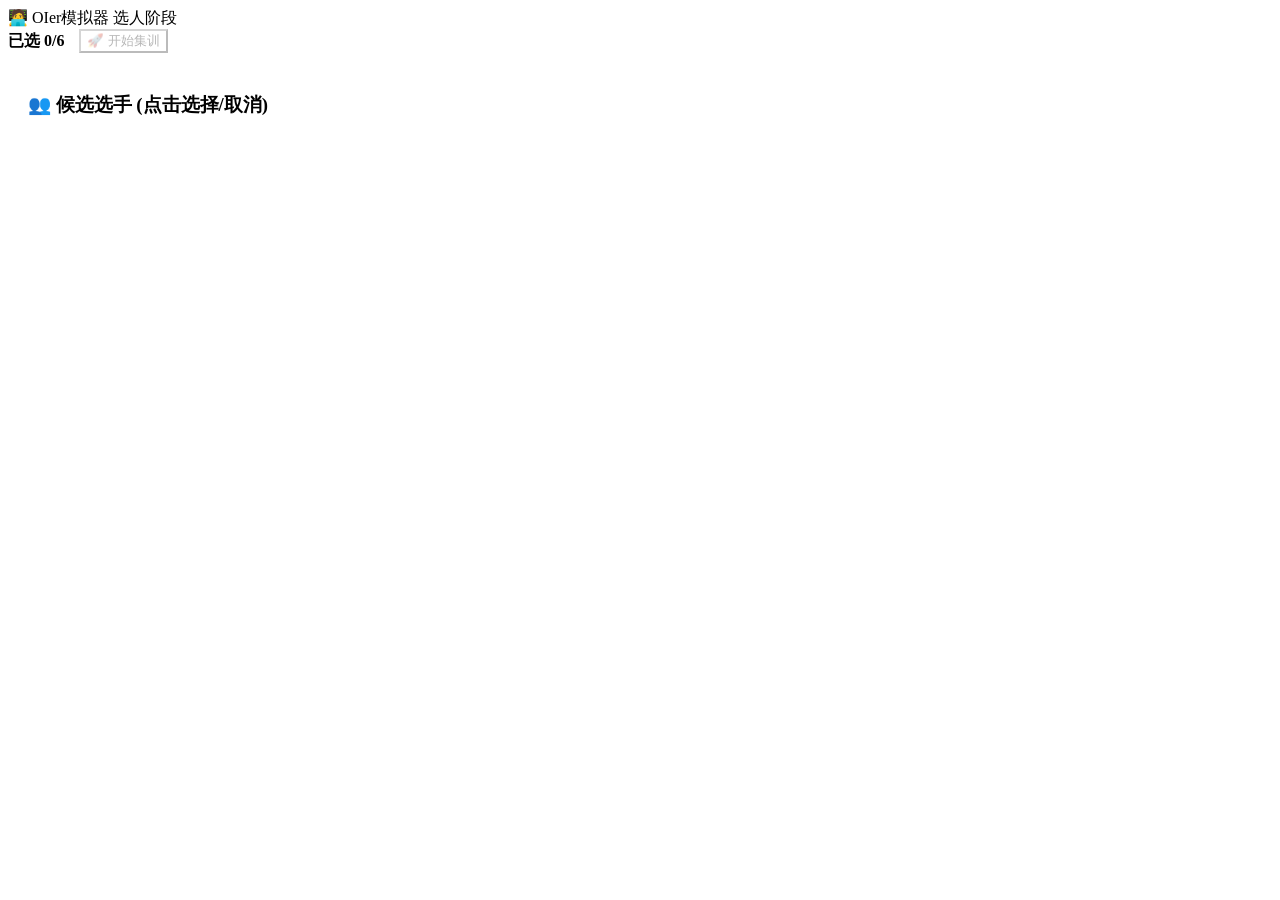
==== select.html @ 78974dbf "选人页面" ====
<!DOCTYPE html>
<html lang="zh-CN" data-theme="light">
<head>
    <meta charset="UTF-8">
    <meta name="viewport" content="width=device-width, initial-scale=1.0">
    <title>OIer模拟器 · 选人</title>
    <link rel="stylesheet" href="style.css">
    <style>
        .selected-card { background: var(--tag-pos-bg); border-color: var(--btn-success) !important; }
        .candidate-grid { display: grid; grid-template-columns: repeat(auto-fill, minmax(280px,1fr)); gap: 12px; padding: 10px 0; }
        .candidate-grid .stu-card { cursor: pointer; transition: transform 0.15s; }
        .candidate-grid .stu-card:hover { transform: scale(1.02); }
        .header-actions { display: flex; align-items: center; gap: 15px; flex-wrap: wrap; }
        .header-actions .count { font-weight: bold; color: var(--btn-accent); }
    </style>
</head>
<body>
    <div id="app-wrapper">
        <header>
            <div class="header-left">
                <span class="title">🧑‍💻 OIer模拟器</span>
                <span class="diff-badge">选人阶段</span>
            </div>
            <div class="stat-group header-actions">
                <span class="count" id="selected-count">已选 0/6</span>
                <button id="btn-start-game" class="chart-toggle-btn" style="background:var(--btn-success);" disabled>🚀 开始集训</button>
            </div>
        </header>

        <div class="app-body" style="grid-template-columns:1fr; padding:20px;">
            <div class="main-view" style="border:none; box-shadow:none; padding:0;">
                <div class="view-header">
                    <h3>👥 候选选手 (点击选择/取消)</h3>
                </div>
                <div class="candidate-grid" id="candidate-grid"></div>
            </div>
        </div>
    </div>

    <script src="config.js"></script>
    <script src="player.js"></script>
    <script>
        let candidates = [];
        let selected = [];

        function generateCandidates() {
            const names = ['Tourist', 'jiangly', 'Petr', 'Elegia', 'mnbvmar', 'ecnerwala',
                           'Um_nik', 'Benq', 'neal', 'scott_wu', 'apiad', 'Endagorion'];
            candidates = names.map(name => createPlayer(name));
            // 打乱
            for (let i = candidates.length - 1; i > 0; i--) {
                const j = Math.floor(Math.random() * (i + 1));
                [candidates[i], candidates[j]] = [candidates[j], candidates[i]];
            }
            renderCandidates();
        }

        function renderCandidates() {
            const grid = document.getElementById('candidate-grid');
            grid.innerHTML = candidates.map((p, idx) => {
                const isSelected = selected.includes(idx);
                const totalOI = Object.values(p.oi).reduce((a,b)=>a+b,0);
                const totalCulture = Object.values(p.culture).reduce((a,b)=>a+b,0);
                const total = totalOI + totalCulture;
                return `
                    <div class="stu-card ${isSelected ? 'selected-card' : ''}" onclick="toggleSelect(${idx})">
                        <div class="stu-header">
                            <span class="stu-name">${p.name}</span>
                            <span class="stu-label">综合 ${Math.round(total)}</span>
                        </div>
                        <div class="tag-pool">
                            ${p.talents.map(t => `<span class="tag tag-pos" title="${t.d}">${t.n}</span>`).join('')}
                        </div>
                        <div style="font-size:.7em; color:var(--text-muted); margin:4px 0;">
                            <b>文化</b> ${Object.values(p.culture).join('·')}
                        </div>
                        <div style="font-size:.7em; color:var(--text-muted); margin:4px 0;">
                            <b>OI</b> DS${p.oi.ds}·NT${p.oi.nt}·图${p.oi.graph}·串${p.oi.str}·DP${p.oi.dp}
                        </div>
                        <div style="font-size:.7em; color:var(--text-muted);">
                            思维${p.thinking} · 代码${p.coding} · 顽皮${Math.round(p.naughty*100)}%
                        </div>
                        <div style="display:flex; gap:10px; margin-top:6px; font-size:.65em;">
                            <span>❤️ ${Math.round(p.mood)}</span>
                            <span>😰 ${Math.round(p.stress)}</span>
                            <span>文效 ${Math.round(p.effArts*100)}%</span>
                            <span>理效 ${Math.round(p.effSci*100)}%</span>
                        </div>
                        ${isSelected ? '<div style="color:var(--btn-success);font-weight:bold;margin-top:4px;">✅ 已选</div>' : ''}
                    </div>
                `;
            }).join('');
            document.getElementById('selected-count').textContent = `已选 ${selected.length}/6`;
            document.getElementById('btn-start-game').disabled = selected.length !== 6;
        }

        function toggleSelect(idx) {
            const pos = selected.indexOf(idx);
            if (pos >= 0) {
                selected.splice(pos, 1);
            } else if (selected.length < 6) {
                selected.push(idx);
            } else {
                alert('最多选择6人');
                return;
            }
            renderCandidates();
        }

        document.getElementById('btn-start-game').addEventListener('click', function() {
            if (selected.length !== 6) return;
            const chosen = selected.map(idx => candidates[idx]);
            localStorage.setItem('oi_players', JSON.stringify(chosen));
            window.location.href = 'main.html';
        });

        window.onload = generateCandidates;
    </script>
</body>
</html>
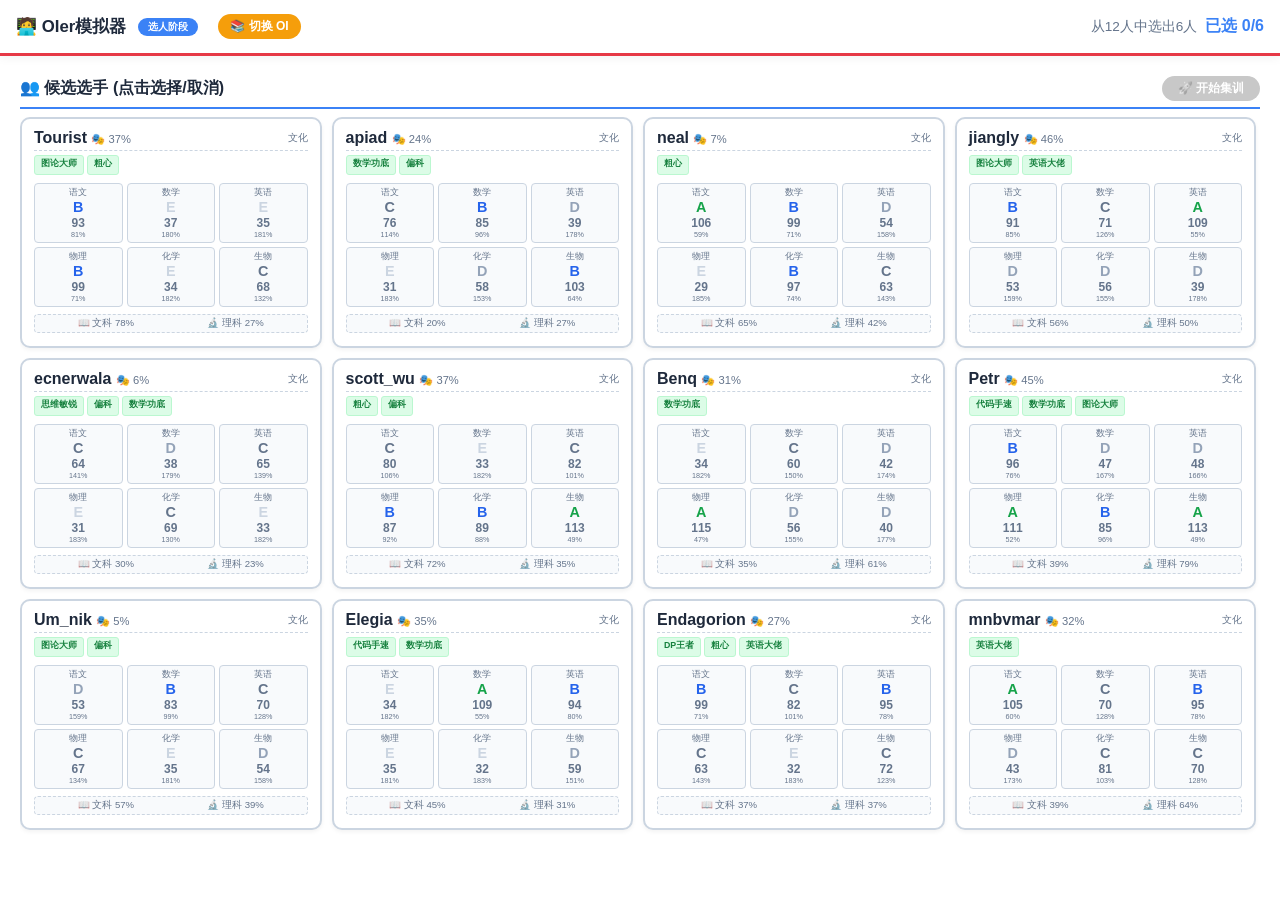
==== commit ecfb328a: "Update select.html" ====
--- a/select.html
+++ b/select.html
@@ -5,14 +5,6 @@
     <meta name="viewport" content="width=device-width, initial-scale=1.0">
     <title>OIer模拟器 · 选人</title>
     <link rel="stylesheet" href="style.css">
-    <style>
-        .selected-card { background: var(--tag-pos-bg); border-color: var(--btn-success) !important; }
-        .candidate-grid { display: grid; grid-template-columns: repeat(auto-fill, minmax(280px,1fr)); gap: 12px; padding: 10px 0; }
-        .candidate-grid .stu-card { cursor: pointer; transition: transform 0.15s; }
-        .candidate-grid .stu-card:hover { transform: scale(1.02); }
-        .header-actions { display: flex; align-items: center; gap: 15px; flex-wrap: wrap; }
-        .header-actions .count { font-weight: bold; color: var(--btn-accent); }
-    </style>
 </head>
 <body>
     <div id="app-wrapper">
@@ -20,10 +12,11 @@
             <div class="header-left">
                 <span class="title">🧑‍💻 OIer模拟器</span>
                 <span class="diff-badge">选人阶段</span>
+                <button class="help-btn" onclick="toggleMode()" id="mode-toggle-btn">📚 切换 OI</button>
             </div>
-            <div class="stat-group header-actions">
-                <span class="count" id="selected-count">已选 0/6</span>
-                <button id="btn-start-game" class="chart-toggle-btn" style="background:var(--btn-success);" disabled>🚀 开始集训</button>
+            <div class="stat-group">
+                <span style="font-size:.85em; color:var(--text-muted);">从12人中选出6人</span>
+                <span id="selected-count" style="font-weight:bold; color:var(--btn-accent);">已选 0/6</span>
             </div>
         </header>
 
@@ -31,8 +24,9 @@
             <div class="main-view" style="border:none; box-shadow:none; padding:0;">
                 <div class="view-header">
                     <h3>👥 候选选手 (点击选择/取消)</h3>
+                    <button id="btn-start-game" class="chart-toggle-btn" style="background:var(--btn-success);" disabled>🚀 开始集训</button>
                 </div>
-                <div class="candidate-grid" id="candidate-grid"></div>
+                <div class="stu-grid" id="candidate-grid"></div>
             </div>
         </div>
     </div>
@@ -40,6 +34,43 @@
     <script src="config.js"></script>
     <script src="player.js"></script>
     <script>
+        // ===== 工具函数（直接从原whk.html复制，确保一致） =====
+        function getLevel(score, cap) {
+            const r = score / cap;
+            if (r >= 0.95) return { level: 'SSS', color: '#dc2626' };
+            if (r >= 0.88) return { level: 'SS', color: '#ea580c' };
+            if (r >= 0.80) return { level: 'S', color: '#9333ea' };
+            if (r >= 0.70) return { level: 'A', color: '#16a34a' };
+            if (r >= 0.55) return { level: 'B', color: '#2563eb' };
+            if (r >= 0.40) return { level: 'C', color: '#64748b' };
+            if (r >= 0.25) return { level: 'D', color: '#94a3b8' };
+            return { level: 'E', color: '#cbd5e1' };
+        }
+        function getNormalEfficiency(score, cap) {
+            const ratio = score / cap;
+            let eff;
+            if (ratio < 0.25) eff = 2.0 - (ratio / 0.25) * 0.2;
+            else if (ratio < 0.40) eff = 1.8 - ((ratio - 0.25) / 0.15) * 0.3;
+            else if (ratio < 0.55) eff = 1.5 - ((ratio - 0.40) / 0.15) * 0.5;
+            else if (ratio < 0.70) eff = 1.0 - ((ratio - 0.55) / 0.15) * 0.4;
+            else if (ratio < 0.85) eff = 0.6 - ((ratio - 0.70) / 0.15) * 0.3;
+            else eff = 0.3 * Math.exp(-6 * (ratio - 0.85));
+            return Math.max(0.02, Math.min(2.0, eff));
+        }
+        function getLevelOI(score, cap) {
+            const r = score / cap;
+            if (r >= 0.95) return { level: 'SSS', color: '#dc2626' };
+            if (r >= 0.88) return { level: 'SS', color: '#ea580c' };
+            if (r >= 0.80) return { level: 'S', color: '#9333ea' };
+            if (r >= 0.70) return { level: 'A', color: '#16a34a' };
+            if (r >= 0.55) return { level: 'B', color: '#2563eb' };
+            if (r >= 0.40) return { level: 'C', color: '#64748b' };
+            if (r >= 0.25) return { level: 'D', color: '#94a3b8' };
+            return { level: 'E', color: '#cbd5e1' };
+        }
+
+        // ===== 选人逻辑 =====
+        let displayMode = 'whk';
         let candidates = [];
         let selected = [];
 
@@ -47,7 +78,6 @@
             const names = ['Tourist', 'jiangly', 'Petr', 'Elegia', 'mnbvmar', 'ecnerwala',
                            'Um_nik', 'Benq', 'neal', 'scott_wu', 'apiad', 'Endagorion'];
             candidates = names.map(name => createPlayer(name));
-            // 打乱
             for (let i = candidates.length - 1; i > 0; i--) {
                 const j = Math.floor(Math.random() * (i + 1));
                 [candidates[i], candidates[j]] = [candidates[j], candidates[i]];
@@ -59,33 +89,65 @@
             const grid = document.getElementById('candidate-grid');
             grid.innerHTML = candidates.map((p, idx) => {
                 const isSelected = selected.includes(idx);
-                const totalOI = Object.values(p.oi).reduce((a,b)=>a+b,0);
-                const totalCulture = Object.values(p.culture).reduce((a,b)=>a+b,0);
-                const total = totalOI + totalCulture;
+                const talentTags = p.talents.map(t => 
+                    `<span class="tag tag-pos" title="${t.d}">${t.n}</span>`
+                ).join('');
+
+                let subHtml = '';
+                if (displayMode === 'whk') {
+                    const subjects = CONFIG.CULTURE_SUBJECTS;
+                    const names = CONFIG.CULTURE_NAMES;
+                    subHtml = subjects.map(sub => {
+                        const val = p.culture[sub];
+                        const lv = getLevel(val, 150);
+                        return `<div class="sub-box">
+                            <div class="sub-label">${names[sub]}</div>
+                            <div class="sub-val" style="color:${lv.color};">${lv.level}</div>
+                            <div class="sub-estimate">${Math.round(val)}</div>
+                            <div class="sub-eff">${Math.round(getNormalEfficiency(val, 150)*100)}%</div>
+                        </div>`;
+                    }).join('');
+                } else {
+                    const subjects = CONFIG.OI_SUBJECTS;
+                    const names = CONFIG.OI_NAMES;
+                    subHtml = subjects.map(sub => {
+                        const val = p.oi[sub];
+                        const lv = getLevelOI(val, 1000);
+                        return `<div class="sub-box">
+                            <div class="sub-label">${names[sub]}</div>
+                            <div class="sub-val" style="color:${lv.color};">${lv.level}</div>
+                            <div class="sub-estimate">${Math.round(val)}</div>
+                            <div class="sub-eff" style="font-size:.5em;">&nbsp;</div>
+                        </div>`;
+                    }).join('');
+                }
+
+                let bottomHtml = '';
+                if (displayMode === 'whk') {
+                    bottomHtml = `<div class="eff-row">
+                        <span>📖 文科 ${Math.round((p.effArts - 0.5) * 100)}%</span>
+                        <span>🔬 理科 ${Math.round((p.effSci - 0.5) * 100)}%</span>
+                    </div>`;
+                } else {
+                    bottomHtml = `<div class="eff-row">
+                        <span>🧠 思维 ${p.thinking}</span>
+                        <span>💻 代码 ${p.coding}</span>
+                    </div>`;
+                }
+
+                const naughtyStr = `🎭 ${Math.round(p.naughty * 100)}%`;
+
                 return `
-                    <div class="stu-card ${isSelected ? 'selected-card' : ''}" onclick="toggleSelect(${idx})">
+                    <div class="stu-card ${isSelected ? 'selected-card' : ''}" 
+                         style="cursor:pointer; border:2px solid ${isSelected ? 'var(--btn-success)' : 'var(--border-color)'};"
+                         onclick="toggleSelect(${idx})">
                         <div class="stu-header">
-                            <span class="stu-name">${p.name}</span>
-                            <span class="stu-label">综合 ${Math.round(total)}</span>
+                            <span class="stu-name">${p.name} <span style="font-size:.7em;color:var(--text-muted);font-weight:normal;">${naughtyStr}</span></span>
+                            <span class="stu-label">${displayMode === 'whk' ? '文化' : 'OI'}</span>
                         </div>
-                        <div class="tag-pool">
-                            ${p.talents.map(t => `<span class="tag tag-pos" title="${t.d}">${t.n}</span>`).join('')}
-                        </div>
-                        <div style="font-size:.7em; color:var(--text-muted); margin:4px 0;">
-                            <b>文化</b> ${Object.values(p.culture).join('·')}
-                        </div>
-                        <div style="font-size:.7em; color:var(--text-muted); margin:4px 0;">
-                            <b>OI</b> DS${p.oi.ds}·NT${p.oi.nt}·图${p.oi.graph}·串${p.oi.str}·DP${p.oi.dp}
-                        </div>
-                        <div style="font-size:.7em; color:var(--text-muted);">
-                            思维${p.thinking} · 代码${p.coding} · 顽皮${Math.round(p.naughty*100)}%
-                        </div>
-                        <div style="display:flex; gap:10px; margin-top:6px; font-size:.65em;">
-                            <span>❤️ ${Math.round(p.mood)}</span>
-                            <span>😰 ${Math.round(p.stress)}</span>
-                            <span>文效 ${Math.round(p.effArts*100)}%</span>
-                            <span>理效 ${Math.round(p.effSci*100)}%</span>
-                        </div>
+                        <div class="tag-pool">${talentTags}</div>
+                        <div class="sub-grid">${subHtml}</div>
+                        ${bottomHtml}
                         ${isSelected ? '<div style="color:var(--btn-success);font-weight:bold;margin-top:4px;">✅ 已选</div>' : ''}
                     </div>
                 `;
@@ -107,6 +169,12 @@
             renderCandidates();
         }
 
+        function toggleMode() {
+            displayMode = displayMode === 'whk' ? 'oi' : 'whk';
+            document.getElementById('mode-toggle-btn').textContent = displayMode === 'whk' ? '📚 切换 OI' : '💻 切换 WHK';
+            renderCandidates();
+        }
+
         document.getElementById('btn-start-game').addEventListener('click', function() {
             if (selected.length !== 6) return;
             const chosen = selected.map(idx => candidates[idx]);
--- a/style.css
+++ b/style.css
@@ -0,0 +1,197 @@
+/* ===== 全局变量 ===== */
+:root {
+    --bg-primary: #f1f5f9;
+    --bg-secondary: #ffffff;
+    --bg-card: #ffffff;
+    --bg-sidebar: #ffffff;
+    --bg-log: #f8fafc;
+    --bg-input: #f8fafc;
+    --bg-hover: #f1f5f9;
+    --text-primary: #1e293b;
+    --text-secondary: #334155;
+    --text-muted: #64748b;
+    --text-log: #1e293b;
+    --border-color: #cbd5e1;
+    --shadow-color: rgba(0,0,0,0.05);
+    --shadow-heavy: rgba(0,0,0,0.15);
+    --overlay-bg: rgba(15,23,42,0.9);
+    --scrollbar-track: #e2e8f0;
+    --scrollbar-thumb: #94a3b8;
+    --tag-pos-bg: #dcfce7;
+    --tag-pos-border: #bbf7d0;
+    --tag-pos-text: #15803d;
+    --tag-neg-bg: #fee2e2;
+    --tag-neg-border: #fecaca;
+    --tag-neg-text: #b91c1c;
+    --btn-primary: #1e293b;
+    --btn-danger: #e63946;
+    --btn-success: #10b981;
+    --btn-accent: #3b82f6;
+    --btn-accent-hover: #2563eb;
+    --gold-color: #f59e0b;
+    --cost-bg: #fef3c7;
+    --cost-text: #d97706;
+    --exam-header: #1e293b;
+    --exam-row-even: #f8fafc;
+    --exam-row-odd: #ffffff;
+    --weather-bg: #ffffff;
+    --dropdown-bg: #f8fafc;
+    --log-border: #e2e8f0;
+    --log-time: #94a3b8;
+    --warning: #f59e0b;
+}
+[data-theme="dark"] {
+    --bg-primary: #0f172a;
+    --bg-secondary: #1e293b;
+    --bg-card: #1e293b;
+    --bg-sidebar: #1e293b;
+    --bg-log: #0f172a;
+    --bg-input: #334155;
+    --text-primary: #f1f5f9;
+    --text-secondary: #cbd5e1;
+    --text-muted: #94a3b8;
+    --text-log: #f8fafc;
+    --border-color: #334155;
+    --shadow-heavy: rgba(0,0,0,0.5);
+    --tag-pos-bg: #065f46;
+    --tag-pos-border: #047857;
+    --tag-pos-text: #6ee7b7;
+    --tag-neg-bg: #7f1d1d;
+    --tag-neg-border: #991b1b;
+    --tag-neg-text: #fca5a5;
+    --btn-primary: #334155;
+    --btn-danger: #dc2626;
+    --btn-success: #059669;
+    --btn-accent: #3b82f6;
+    --btn-accent-hover: #2563eb;
+    --gold-color: #fbbf24;
+    --cost-bg: #78350f;
+    --cost-text: #fbbf24;
+    --exam-header: #0f172a;
+    --exam-row-even: #1e293b;
+    --exam-row-odd: #0f172a;
+    --weather-bg: #1e293b;
+    --dropdown-bg: #334155;
+    --log-border: rgba(255,255,255,0.1);
+    --log-time: #64748b;
+}
+* { box-sizing: border-box; font-family: 'Segoe UI','Microsoft YaHei',sans-serif; transition: background-color .3s, color .3s, border-color .3s, box-shadow .3s; }
+body { background: var(--bg-primary); color: var(--text-primary); margin:0; display:flex; justify-content:center; min-height:100vh; overflow:hidden; }
+#app-wrapper { width:100vw; max-width:1920px; height:100vh; background:var(--bg-secondary); box-shadow:0 0 30px var(--shadow-heavy); display:flex; flex-direction:column; position:relative; overflow:hidden; }
+button { cursor:pointer; border:none; outline:none; border-radius:6px; font-weight:bold; }
+button:disabled { opacity:.5; cursor:not-allowed; filter:grayscale(1); }
+.hidden { display:none !important; }
+::-webkit-scrollbar { width:6px; height:6px; }
+::-webkit-scrollbar-track { background:var(--scrollbar-track); border-radius:4px; }
+::-webkit-scrollbar-thumb { background:var(--scrollbar-thumb); border-radius:4px; }
+@keyframes fadeIn { from { opacity:0; transform:translateY(10px); } to { opacity:1; transform:translateY(0); } }
+.overlay { position:fixed; inset:0; background:var(--overlay-bg); z-index:9999; display:flex; justify-content:center; align-items:center; flex-direction:column; backdrop-filter:blur(8px); }
+.modal-box { background:var(--modal-bg); border-radius:16px; padding:30px; width:90%; max-width:650px; box-shadow:0 20px 40px var(--shadow-heavy); max-height:90vh; overflow-y:auto; color:var(--text-primary); }
+.modal-title { font-size:1.8em; color:var(--text-primary); margin-top:0; border-bottom:2px solid var(--btn-accent); padding-bottom:10px; }
+header { height:56px; min-height:56px; background:var(--bg-card); border-bottom:3px solid var(--btn-danger); display:flex; align-items:center; justify-content:space-between; padding:0 16px; box-shadow:0 2px 10px var(--shadow-color); z-index:10; flex-wrap:nowrap; gap:8px; flex-shrink:0; }
+.header-left { display:flex; align-items:center; gap:12px; flex-wrap:wrap; }
+.header-left .title { font-size:1.05em; font-weight:900; color:var(--text-primary); white-space:nowrap; }
+.header-left .diff-badge { font-size:.65em; padding:2px 10px; border-radius:12px; font-weight:700; background:var(--btn-accent); color:white; }
+.diff-badge.easy { background:var(--btn-success); }
+.diff-badge.hard { background:var(--btn-danger); }
+.btn-back { padding:4px 12px; background:var(--border-color); color:var(--text-primary); border-radius:16px; font-size:.75em; font-weight:700; }
+.btn-back:hover { background:var(--btn-danger); color:white; }
+.stat-group { display:flex; gap:8px; flex-wrap:nowrap; align-items:center; }
+.stat-pill { background:var(--bg-input); padding:4px 10px; border-radius:6px; border:1px solid var(--border-color); font-weight:bold; display:flex; align-items:center; gap:4px; color:var(--text-secondary); font-size:.8em; white-space:nowrap; }
+.stat-pill b { color:var(--btn-accent); font-size:1em; }
+#btn-next-turn { padding:5px 16px; font-size:.8em; border-radius:20px; }
+#countdown { background:var(--btn-danger); color:white; padding:2px 12px; border-radius:12px; font-size:.75em; font-weight:700; white-space:nowrap; }
+.app-body { display:grid; grid-template-columns:260px 1fr 220px; gap:10px; padding:10px; flex:1; min-height:0; overflow:hidden; }
+@media (max-width:1400px) { .app-body { grid-template-columns:220px 1fr 180px; gap:8px; padding:8px; } }
+@media (max-width:1100px) { .app-body { grid-template-columns:1fr; grid-template-rows:auto 1fr auto; gap:8px; overflow-y:auto; } .sidebar { order:1; max-height:300px; } .main-view { order:2; min-height:300px; } .right-panel { order:3; display:grid; grid-template-columns:1fr 1fr; gap:8px; } .log-panel { min-height:80px; } }
+@media (max-width:768px) { .app-body { padding:6px; gap:6px; } .right-panel { grid-template-columns:1fr; } header { height:auto; padding:8px 12px; flex-wrap:wrap; } .stat-group { flex-wrap:wrap; } .theme-toggle { bottom:15px; right:15px; width:42px; height:42px; font-size:18px; } .mode-selector { grid-template-columns:1fr; } #chart-page { padding:10px 15px; } .stu-card { min-height:140px; padding:8px 10px; } }
+.sidebar { background:var(--bg-sidebar); border-radius:10px; display:flex; flex-direction:column; overflow:hidden; box-shadow:0 2px 6px var(--shadow-color); border:1px solid var(--border-color); min-height:0; }
+.nav-tabs { display:flex; background:var(--btn-primary); flex-shrink:0; }
+.tab-btn { flex:1; padding:8px 10px; background:transparent; color:rgba(255,255,255,0.7); font-weight:bold; font-size:.82em; }
+.tab-btn.active { background:var(--bg-card); color:var(--text-primary); }
+.panel-content { flex:1; overflow-y:auto; padding:10px; display:none; }
+.panel-content.active { display:block; animation:fadeIn .3s; }
+.btn-action { width:100%; text-align:left; padding:6px 10px; border:1px solid var(--border-color); border-radius:6px; background:var(--bg-card); margin-bottom:4px; position:relative; color:var(--text-secondary); font-size:.78em; }
+.btn-action:hover:not(:disabled) { border-color:var(--btn-accent); transform:translateY(-1px); box-shadow:0 2px 6px rgba(59,130,246,0.12); }
+.cost-tag { position:absolute; right:8px; top:6px; font-size:.6em; color:var(--cost-text); background:var(--cost-bg); padding:1px 5px; border-radius:3px; font-weight:bold; }
+.btn-action h5 { margin:0; color:var(--text-primary); font-size:.85em; display:flex; align-items:center; gap:4px; }
+.btn-action p { margin:1px 0 0 0; font-size:.6em; color:var(--text-muted); line-height:1.2; }
+.sub-menu { display:none; grid-template-columns:1fr 1fr; gap:3px; background:var(--dropdown-bg); padding:5px; border-radius:6px; border:1px dashed var(--border-color); margin-bottom:4px; }
+.sub-menu.active { display:grid; }
+.btn-mini { padding:4px 6px; font-size:.7em; border:1px solid var(--border-color); border-radius:4px; background:var(--bg-card); font-weight:bold; color:var(--text-secondary); }
+.btn-mini:hover { background:var(--btn-accent); color:white; border-color:var(--btn-accent); }
+.main-view { background:var(--bg-card); border-radius:10px; box-shadow:0 2px 6px var(--shadow-color); padding:12px 16px; border:1px solid var(--border-color); display:flex; flex-direction:column; min-height:0; overflow:hidden; flex:1; }
+.main-view .view-header { display:flex; justify-content:space-between; align-items:center; margin:0 0 8px 0; border-bottom:2px solid var(--btn-accent); padding-bottom:6px; flex-shrink:0; flex-wrap:wrap; gap:6px; }
+.main-view .view-header h3 { margin:0; font-size:1em; color:var(--text-primary); }
+.view-header .chart-toggle-btn { padding:4px 16px; font-size:.75em; border-radius:14px; background:var(--btn-accent); color:white; transition:all .2s; }
+.view-header .chart-toggle-btn:hover { background:var(--btn-accent-hover); transform:scale(1.02); }
+.help-btn { padding:4px 12px; font-size:.75em; border-radius:14px; background:var(--gold-color); color:white; transition:all .2s; margin-left:8px; }
+.help-btn:hover { background:var(--btn-accent); transform:scale(1.02); }
+.stu-grid { display:grid; grid-template-columns:repeat(auto-fit, minmax(260px,1fr)); gap:10px; flex:1; align-content:start; overflow-y:auto; padding-right:4px; }
+@media (max-width:600px) { .stu-grid { grid-template-columns:1fr; gap:8px; } }
+.stu-card { border:1px solid var(--border-color); border-radius:10px; padding:10px 12px; box-shadow:0 2px 4px var(--shadow-color); border-top:4px solid var(--btn-primary); background:var(--bg-card); display:flex; flex-direction:column; justify-content:space-between; min-height:160px; }
+.stu-card.sick { border-top-color:var(--warning); background:var(--tag-neg-bg); }
+.stu-header { display:flex; justify-content:space-between; align-items:center; margin-bottom:4px; border-bottom:1px dashed var(--border-color); padding-bottom:3px; }
+.stu-name { font-size:1em; font-weight:900; color:var(--text-primary); }
+.stu-name .badge { font-size:.5em; background:var(--btn-danger); color:white; padding:1px 6px; border-radius:3px; vertical-align:middle; }
+.stu-label { font-size:.6em; color:var(--text-muted); }
+.tag-pool { display:flex; flex-wrap:wrap; gap:3px; margin-bottom:4px; min-height:20px; }
+.tag { font-size:.55em; padding:2px 6px; border-radius:3px; font-weight:bold; cursor:help; position:relative; }
+.tag-pos { background:var(--tag-pos-bg); color:var(--tag-pos-text); border:1px solid var(--tag-pos-border); }
+.tag-neg { background:var(--tag-neg-bg); color:var(--tag-neg-text); border:1px solid var(--tag-neg-border); }
+.tag[title]:hover::after { content:attr(title); position:absolute; bottom:calc(100% + 4px); left:50%; transform:translateX(-50%); background:var(--bg-log); color:var(--text-log); padding:4px 10px; border-radius:4px; font-size:.9em; font-weight:normal; white-space:nowrap; z-index:100; box-shadow:0 2px 10px var(--shadow-heavy); pointer-events:none; }
+.sub-grid { display:grid; grid-template-columns:repeat(3,1fr); gap:4px; margin:4px 0; }
+.sub-box { background:var(--bg-input); padding:3px 4px; border-radius:4px; text-align:center; border:1px solid var(--border-color); display:flex; flex-direction:column; }
+.sub-label { font-size:.55em; color:var(--text-muted); display:block; margin-bottom:0; }
+.sub-val { font-size:.9em; font-weight:900; padding:0; border-radius:2px; color:var(--text-primary); text-shadow:none; }
+.sub-estimate { font-size:.75em; font-weight:700; color:var(--text-muted); margin-top:1px; }
+.sub-eff { font-size:.45em; color:var(--text-muted); }
+.eff-row { font-size:.6em; display:flex; justify-content:space-around; margin:3px 0; color:var(--text-muted); background:var(--bg-input); padding:2px 6px; border-radius:4px; border:1px dashed var(--border-color); }
+.status-row { display:flex; gap:12px; margin-top:3px; }
+.status-item { flex:1; }
+.status-item .label { font-size:.55em; color:var(--text-muted); display:block; }
+.status-item .value { font-size:.7em; font-weight:bold; }
+.stress-bar { height:4px; background:var(--border-color); border-radius:2px; margin-top:2px; overflow:hidden; }
+.stress-fill { height:100%; transition:width .3s, background-color .3s; }
+.right-panel { display:flex; flex-direction:column; gap:6px; min-height:0; }
+.weather-panel { background:var(--weather-bg); border-radius:10px; padding:8px; text-align:center; border:1px solid var(--border-color); box-shadow:0 2px 6px var(--shadow-color); position:relative; flex-shrink:0; }
+.weather-panel .emoji { font-size:1.8em; margin:1px 0; }
+.weather-panel .label { font-size:.6em; color:var(--text-muted); }
+.weather-panel .temp { font-size:.75em; font-weight:bold; color:var(--text-primary); }
+.month-tag { position:absolute; top:4px; right:6px; background:var(--btn-danger); color:white; padding:1px 6px; font-size:.5em; border-radius:3px; font-weight:bold; }
+.log-panel { flex:1; background:var(--bg-log); color:var(--text-log); border-radius:10px; padding:6px 10px; overflow-y:auto; font-size:.7em; border-top:4px solid var(--btn-accent); box-shadow:inset 0 2px 10px var(--shadow-color); min-height:80px; }
+.log-entry { margin-bottom:3px; padding-bottom:3px; border-bottom:1px solid var(--log-border); line-height:1.4; color:var(--text-log); }
+.log-entry .log-time { color:var(--log-time); }
+.log-eff { color:var(--btn-success); font-weight:bold; margin-left:4px; }
+#help-modal .help-content { max-height:300px; overflow-y:auto; }
+#help-modal .tutorial-step { margin-bottom:12px; padding:10px; background:var(--bg-input); border-radius:6px; border-left:4px solid var(--btn-accent); }
+#help-modal .tutorial-step h4 { margin:0 0 4px 0; color:var(--text-primary); font-size:.95em; }
+#help-modal .tutorial-step p { margin:0; color:var(--text-secondary); font-size:.9em; line-height:1.4; }
+#help-modal .highlight { color:var(--btn-danger); font-weight:bold; }
+#help-modal .highlight-success { color:var(--btn-success); font-weight:bold; }
+#help-modal .highlight-accent { color:var(--btn-accent); font-weight:bold; }
+.choice-grid { display:grid; grid-template-columns:1fr; gap:8px; margin-top:15px; }
+.btn-choice { padding:12px; background:var(--bg-input); border:2px solid var(--btn-accent); color:var(--text-primary); text-align:left; border-radius:8px; font-size:.95em; }
+.btn-choice:disabled { opacity:.5; cursor:not-allowed; filter:grayscale(1); }
+.mode-selector { display:grid; grid-template-columns:1fr 1fr 1fr; gap:10px; margin-top:12px; }
+.mode-btn { padding:14px; border-radius:10px; border:2px solid var(--border-color); background:var(--bg-card); text-align:center; cursor:pointer; color:var(--text-secondary); }
+.mode-btn:hover { border-color:var(--btn-accent); transform:translateY(-2px); }
+.mode-btn.selected { border-color:var(--btn-accent); background:var(--bg-hover); }
+.mode-btn h3 { margin:0 0 4px 0; font-size:1.1em; }
+.mode-btn p { margin:0; font-size:.75em; color:var(--text-muted); }
+.name-input { padding:8px; border:1px solid var(--border-color); border-radius:4px; width:100%; font-size:.85em; outline:none; text-align:center; background:var(--bg-input); color:var(--text-primary); }
+.name-input:focus { border-color:var(--btn-accent); box-shadow:0 0 0 2px rgba(59,130,246,0.2); }
+@media (max-width:480px) {
+    .mode-selector { grid-template-columns:1fr; }
+    .header-left { gap:6px; }
+    .stat-group { gap:4px; }
+    .stat-pill { font-size:.7em; padding:2px 6px; }
+    #btn-next-turn { font-size:.7em; padding:4px 12px; }
+    #countdown { font-size:.65em; }
+}
+/* 图表页面 */
+#chart-page { display:none; flex-direction:column; padding:20px 30px; background:var(--bg-primary); }
+#chart-page .chart-header { display:flex; justify-content:space-between; align-items:center; padding-bottom:12px; border-bottom:2px solid var(--border-color); flex-shrink:0; }
+#chart-page .chart-header h2 { margin:0; color:var(--text-primary); font-size:1.4em; }
+#chart-page .chart-header .close-btn { padding:8px 24px; background:var(--btn-danger); color:white; border-radius:20px; font-size:.9em; }
+#chart-page .chart-body { flex:1; display:flex; flex-direction:column; padding-top:15px; min-height:0; }
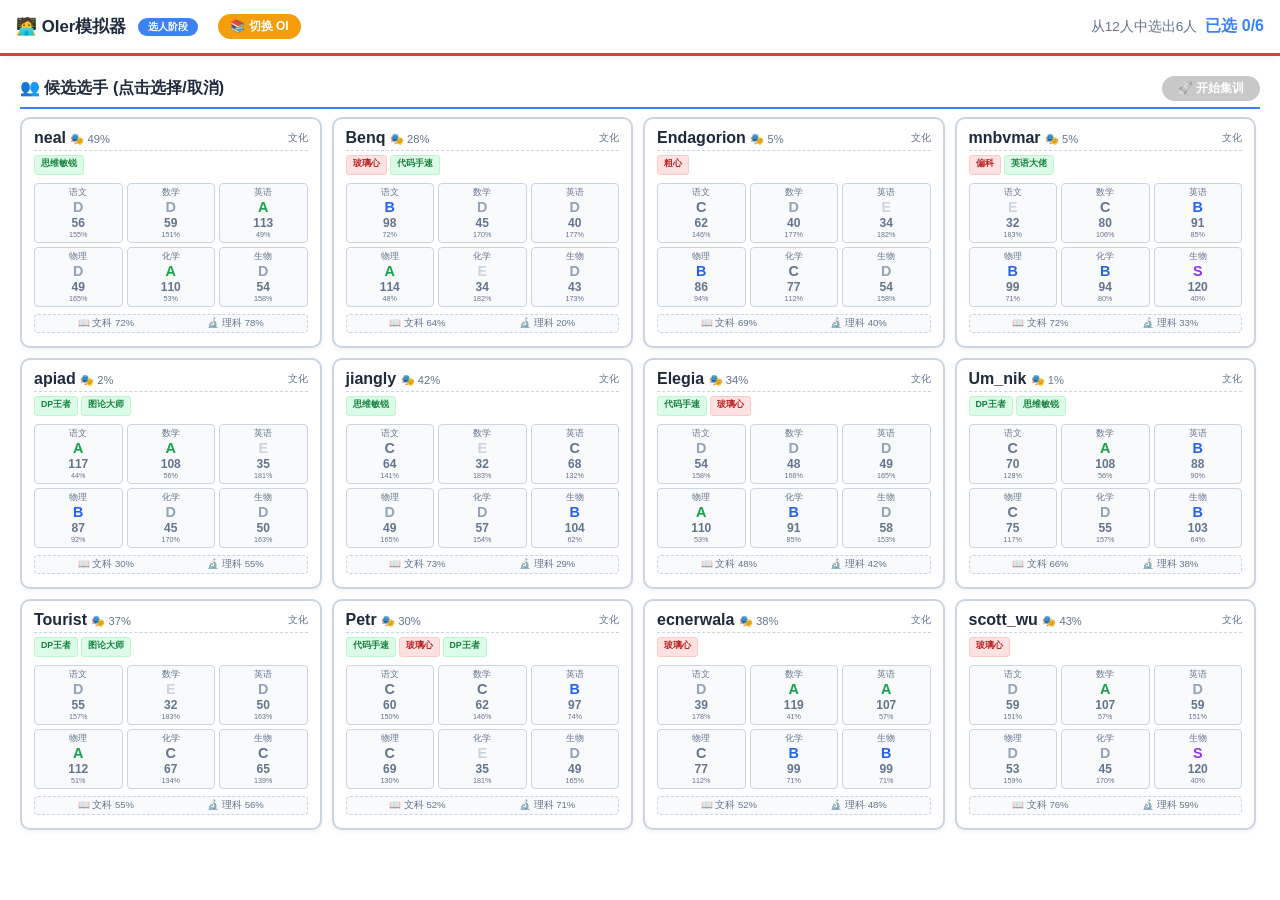
==== commit eb66184d: "Update select.html" ====
--- a/select.html
+++ b/select.html
@@ -89,9 +89,11 @@
             const grid = document.getElementById('candidate-grid');
             grid.innerHTML = candidates.map((p, idx) => {
                 const isSelected = selected.includes(idx);
-                const talentTags = p.talents.map(t => 
-                    `<span class="tag tag-pos" title="${t.d}">${t.n}</span>`
-                ).join('');
+                // 特质标签：根据类型显示正/负样式
+                const talentTags = p.talents.map(t => {
+                    const cls = t.t === 'pos' ? 'tag-pos' : 'tag-neg';
+                    return `<span class="tag ${cls}" title="${t.d}">${t.n}</span>`;
+                }).join('');
 
                 let subHtml = '';
                 if (displayMode === 'whk') {
@@ -148,7 +150,6 @@
                         <div class="tag-pool">${talentTags}</div>
                         <div class="sub-grid">${subHtml}</div>
                         ${bottomHtml}
-                        ${isSelected ? '<div style="color:var(--btn-success);font-weight:bold;margin-top:4px;">✅ 已选</div>' : ''}
                     </div>
                 `;
             }).join('');
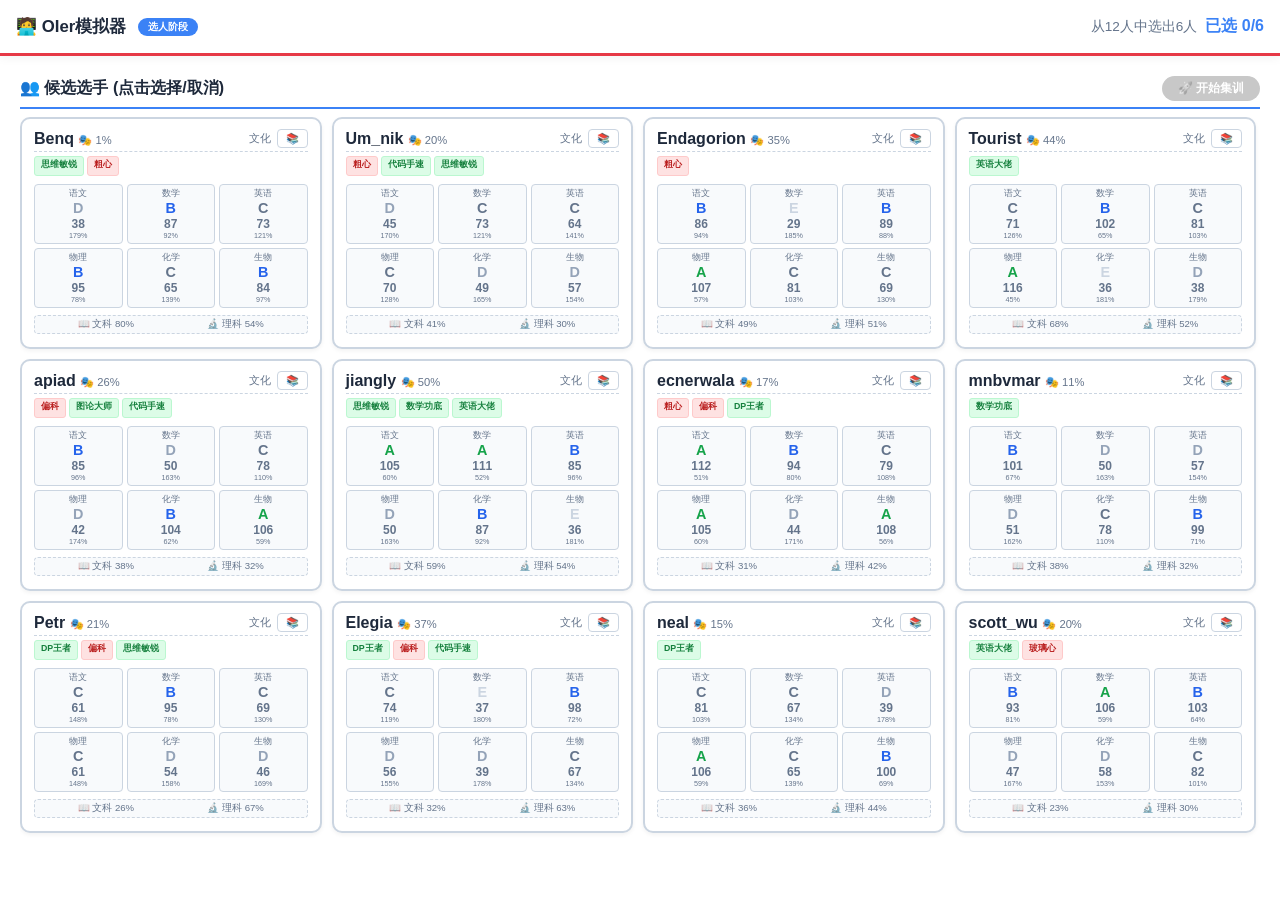
==== commit dface2dc: "Update select.html" ====
--- a/select.html
+++ b/select.html
@@ -12,7 +12,6 @@
             <div class="header-left">
                 <span class="title">🧑‍💻 OIer模拟器</span>
                 <span class="diff-badge">选人阶段</span>
-                <button class="help-btn" onclick="toggleMode()" id="mode-toggle-btn">📚 切换 OI</button>
             </div>
             <div class="stat-group">
                 <span style="font-size:.85em; color:var(--text-muted);">从12人中选出6人</span>
@@ -34,7 +33,7 @@
     <script src="config.js"></script>
     <script src="player.js"></script>
     <script>
-        // ===== 工具函数（直接从原whk.html复制，确保一致） =====
+        // ===== 工具函数 =====
         function getLevel(score, cap) {
             const r = score / cap;
             if (r >= 0.95) return { level: 'SSS', color: '#dc2626' };
@@ -57,31 +56,46 @@
             else eff = 0.3 * Math.exp(-6 * (ratio - 0.85));
             return Math.max(0.02, Math.min(2.0, eff));
         }
-        function getLevelOI(score, cap) {
-            const r = score / cap;
-            if (r >= 0.95) return { level: 'SSS', color: '#dc2626' };
-            if (r >= 0.88) return { level: 'SS', color: '#ea580c' };
-            if (r >= 0.80) return { level: 'S', color: '#9333ea' };
-            if (r >= 0.70) return { level: 'A', color: '#16a34a' };
-            if (r >= 0.55) return { level: 'B', color: '#2563eb' };
-            if (r >= 0.40) return { level: 'C', color: '#64748b' };
-            if (r >= 0.25) return { level: 'D', color: '#94a3b8' };
-            return { level: 'E', color: '#cbd5e1' };
+
+        // 新的 OI 等级评定（0-1000）
+        function getLevelOI(score) {
+            // 边界情况
+            if (score >= 950) return { level: 'SSS', color: '#dc2626' };
+            if (score >= 900) return { level: 'SS+', color: '#ea580c' };
+            if (score >= 800) return { level: 'SS', color: '#9333ea' };
+            if (score >= 700) return { level: 'S', color: '#16a34a' };
+            if (score >= 600) return { level: 'A+', color: '#2563eb' };
+            if (score >= 500) return { level: 'A', color: '#3b82f6' };
+            if (score >= 400) return { level: 'B', color: '#64748b' };
+            if (score >= 300) return { level: 'C', color: '#94a3b8' };
+            if (score >= 200) return { level: 'D', color: '#cbd5e1' };
+            if (score >= 100) return { level: 'E', color: '#9ca3af' };
+            return { level: 'F', color: '#e5e7eb' };
         }
 
         // ===== 选人逻辑 =====
-        let displayMode = 'whk';
         let candidates = [];
         let selected = [];
+        // 每个卡片的显示模式：存储为数组，默认 'whk'
+        let cardModes = [];
 
         function generateCandidates() {
             const names = ['Tourist', 'jiangly', 'Petr', 'Elegia', 'mnbvmar', 'ecnerwala',
                            'Um_nik', 'Benq', 'neal', 'scott_wu', 'apiad', 'Endagorion'];
             candidates = names.map(name => createPlayer(name));
+            // 打乱
             for (let i = candidates.length - 1; i > 0; i--) {
                 const j = Math.floor(Math.random() * (i + 1));
                 [candidates[i], candidates[j]] = [candidates[j], candidates[i]];
             }
+            // 初始化每个卡片的模式为 'whk'
+            cardModes = candidates.map(() => 'whk');
+            renderCandidates();
+        }
+
+        function toggleCardMode(idx) {
+            // 切换该卡片的模式
+            cardModes[idx] = cardModes[idx] === 'whk' ? 'oi' : 'whk';
             renderCandidates();
         }
 
@@ -89,14 +103,17 @@
             const grid = document.getElementById('candidate-grid');
             grid.innerHTML = candidates.map((p, idx) => {
                 const isSelected = selected.includes(idx);
-                // 特质标签：根据类型显示正/负样式
+                const mode = cardModes[idx] || 'whk'; // 默认 whk
+
+                // 特质标签
                 const talentTags = p.talents.map(t => {
                     const cls = t.t === 'pos' ? 'tag-pos' : 'tag-neg';
                     return `<span class="tag ${cls}" title="${t.d}">${t.n}</span>`;
                 }).join('');
 
+                // 根据模式渲染科目
                 let subHtml = '';
-                if (displayMode === 'whk') {
+                if (mode === 'whk') {
                     const subjects = CONFIG.CULTURE_SUBJECTS;
                     const names = CONFIG.CULTURE_NAMES;
                     subHtml = subjects.map(sub => {
@@ -114,7 +131,7 @@
                     const names = CONFIG.OI_NAMES;
                     subHtml = subjects.map(sub => {
                         const val = p.oi[sub];
-                        const lv = getLevelOI(val, 1000);
+                        const lv = getLevelOI(val);
                         return `<div class="sub-box">
                             <div class="sub-label">${names[sub]}</div>
                             <div class="sub-val" style="color:${lv.color};">${lv.level}</div>
@@ -124,8 +141,9 @@
                     }).join('');
                 }
 
+                // 底部信息：WHK显示文理效率，OI显示思维/代码
                 let bottomHtml = '';
-                if (displayMode === 'whk') {
+                if (mode === 'whk') {
                     bottomHtml = `<div class="eff-row">
                         <span>📖 文科 ${Math.round((p.effArts - 0.5) * 100)}%</span>
                         <span>🔬 理科 ${Math.round((p.effSci - 0.5) * 100)}%</span>
@@ -139,13 +157,22 @@
 
                 const naughtyStr = `🎭 ${Math.round(p.naughty * 100)}%`;
 
+                // 右上角切换按钮：显示当前模式，点击切换
+                const modeLabel = mode === 'whk' ? '📚' : '💻';
+                const modeTitle = mode === 'whk' ? '切换 OI' : '切换 WHK';
+
                 return `
                     <div class="stu-card ${isSelected ? 'selected-card' : ''}" 
                          style="cursor:pointer; border:2px solid ${isSelected ? 'var(--btn-success)' : 'var(--border-color)'};"
                          onclick="toggleSelect(${idx})">
                         <div class="stu-header">
                             <span class="stu-name">${p.name} <span style="font-size:.7em;color:var(--text-muted);font-weight:normal;">${naughtyStr}</span></span>
-                            <span class="stu-label">${displayMode === 'whk' ? '文化' : 'OI'}</span>
+                            <span style="display:flex; gap:6px; align-items:center;">
+                                <span class="stu-label" style="font-size:.7em;">${mode === 'whk' ? '文化' : 'OI'}</span>
+                                <button class="btn-mini" style="font-size:.65em; padding:2px 8px;" 
+                                        onclick="event.stopPropagation(); toggleCardMode(${idx});" 
+                                        title="${modeTitle}">${modeLabel}</button>
+                            </span>
                         </div>
                         <div class="tag-pool">${talentTags}</div>
                         <div class="sub-grid">${subHtml}</div>
@@ -170,12 +197,6 @@
             renderCandidates();
         }
 
-        function toggleMode() {
-            displayMode = displayMode === 'whk' ? 'oi' : 'whk';
-            document.getElementById('mode-toggle-btn').textContent = displayMode === 'whk' ? '📚 切换 OI' : '💻 切换 WHK';
-            renderCandidates();
-        }
-
         document.getElementById('btn-start-game').addEventListener('click', function() {
             if (selected.length !== 6) return;
             const chosen = selected.map(idx => candidates[idx]);
